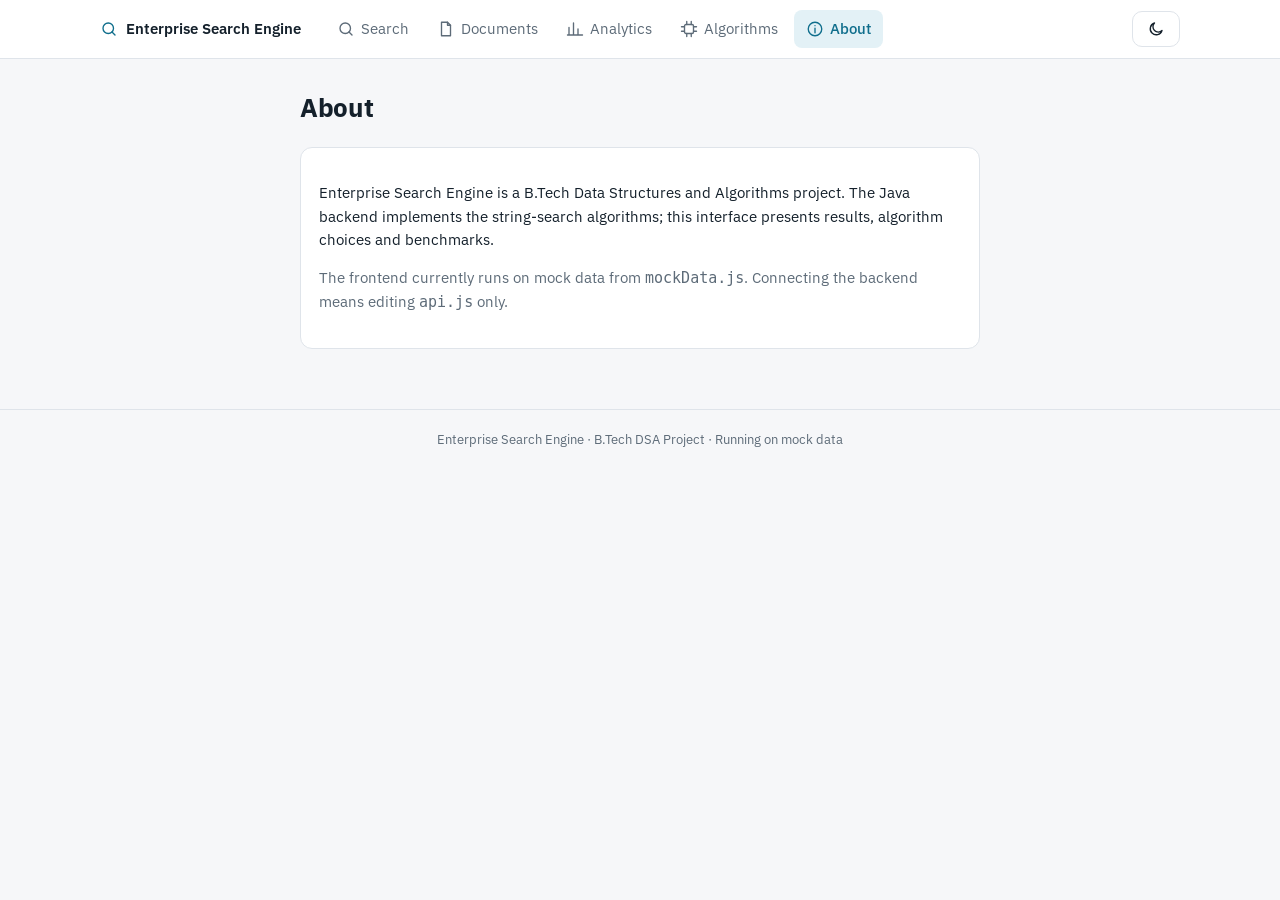
==== frontend/src/about.html @ 22863a98 "Initial commit: adpative enterprise search engine" ====
<!DOCTYPE html>
<html lang="en"><head><meta charset="UTF-8"><meta name="viewport" content="width=device-width,initial-scale=1">
    <title>About · Enterprise Search Engine</title>
    <link rel="preconnect" href="https://fonts.googleapis.com"><link href="https://fonts.googleapis.com/css2?family=IBM+Plex+Sans:wght@400;500;600&display=swap" rel="stylesheet">
    <link rel="stylesheet" href="css/style.css"></head>
<body data-page="about"><header class="nav" id="nav"></header>
<main id="app"></main>
<footer>Enterprise Search Engine · B.Tech DSA Project · Running on mock data</footer>
<script src="js/mockData.js"></script><script src="js/api.js"></script><script src="js/app.js"></script>
</body></html>
---- frontend/src/css/style.css ----
/* Enterprise Search Engine - theme tokens: light default, dark via [data-theme=dark] */
:root{--bg:#f6f7f9;--surface:#fff;--ink:#14202b;--muted:#5d6b78;--line:#dfe4ea;--accent:#0f6e8c;--accent-soft:#e3f1f6;--mark:#fff1b8;--ok:#1d8a5b;--r:12px}
[data-theme=dark]{--bg:#0e141b;--surface:#16202a;--ink:#e6edf3;--muted:#8b9aa8;--line:#25323f;--accent:#4fb3d0;--accent-soft:#12303b;--mark:#5a4a12;--ok:#4cc38a}
*{box-sizing:border-box}
body{margin:0;background:var(--bg);color:var(--ink);font:15px/1.55 "IBM Plex Sans",system-ui,sans-serif}
a{color:inherit;text-decoration:none}
svg.i{width:18px;height:18px;fill:none;stroke:currentColor;stroke-width:1.8;stroke-linecap:round;stroke-linejoin:round;flex:none}
:focus-visible{outline:2px solid var(--accent);outline-offset:2px}
.wrap{max-width:1120px;margin:0 auto;padding:0 20px}
header.nav{background:var(--surface);border-bottom:1px solid var(--line);position:sticky;top:0;z-index:5}
header .wrap{display:flex;align-items:center;gap:24px;height:58px}
.brand{font-weight:600;display:flex;gap:8px;align-items:center;color:var(--accent)}
.brand span{color:var(--ink)}
nav{display:flex;gap:4px;flex:1}
nav a{padding:7px 12px;border-radius:8px;color:var(--muted);display:flex;gap:6px;align-items:center;transition:background .15s}
nav a:hover{background:var(--accent-soft)}
nav a.on{color:var(--accent);background:var(--accent-soft);font-weight:500}
button,.btn{font:inherit;cursor:pointer;border:1px solid var(--line);background:var(--surface);color:var(--ink);border-radius:10px;padding:8px 14px;display:inline-flex;gap:6px;align-items:center}
.btn.p{background:var(--accent);border-color:var(--accent);color:#fff}
.btn:hover,button:hover{border-color:var(--accent)}
.hero{padding:88px 0 40px;text-align:center}
.hero h1{font-size:clamp(32px,6vw,52px);margin:0 0 8px;letter-spacing:-.02em}
.hero p{color:var(--muted);margin:0 0 30px;font-size:18px}
.sbox{position:relative;max-width:700px;margin:0 auto}
.sbar{display:flex;align-items:center;gap:10px;background:var(--surface);border:1px solid var(--line);border-radius:999px;padding:8px 8px 8px 18px;box-shadow:0 4px 18px rgba(0,0,0,.06)}
.sbar:focus-within{border-color:var(--accent)}
.sbar input{flex:1;border:0;background:none;font:inherit;font-size:17px;color:var(--ink);outline:0;min-width:0;padding:8px 0}
.sbar .btn{border-radius:999px}
.sugg{position:absolute;left:0;right:0;top:100%;margin-top:6px;background:var(--surface);border:1px solid var(--line);border-radius:var(--r);text-align:left;overflow:hidden;z-index:4}
.sugg div{padding:10px 18px;cursor:pointer;display:flex;gap:10px;align-items:center}
.sugg div:hover,.sugg .sel{background:var(--accent-soft)}
.grid2{display:grid;grid-template-columns:1fr 1fr;gap:20px;padding:20px 0 60px}
.card{background:var(--surface);border:1px solid var(--line);border-radius:var(--r);padding:18px}
.card h3{margin:0 0 10px;font-size:15px}
.chip{display:inline-flex;gap:6px;align-items:center;border:1px solid var(--line);border-radius:999px;padding:5px 12px;margin:0 6px 6px 0;color:var(--muted);cursor:pointer;font-size:14px;background:var(--surface)}
.chip:hover{border-color:var(--accent);color:var(--accent)}
.layout{display:grid;grid-template-columns:230px 1fr;gap:24px;padding:24px 0 60px;align-items:start}
.side label{display:flex;gap:8px;padding:5px 0;cursor:pointer}
.side h4{margin:14px 0 6px;font-size:13px;color:var(--muted);font-weight:500}
.side select{width:100%;padding:8px;border-radius:8px;border:1px solid var(--line);background:var(--surface);color:var(--ink);font:inherit}
.summary{display:flex;justify-content:space-between;flex-wrap:wrap;gap:8px;margin-bottom:14px}
.summary b{font-size:18px}.muted{color:var(--muted)}
details.algo{border-left:3px solid var(--accent);margin-bottom:16px}
details summary{cursor:pointer;font-weight:500}
.res{display:block;margin-bottom:12px;transition:border-color .15s,transform .15s}
.res:hover{border-color:var(--accent);transform:translateY(-1px)}
.res h3 a{color:var(--accent);font-size:17px}
.res p{margin:6px 0 10px}
mark{background:var(--mark);color:inherit;border-radius:3px;padding:0 2px}
.meta{display:flex;flex-wrap:wrap;gap:8px 16px;font-size:13px;color:var(--muted)}
.tag{background:var(--accent-soft);color:var(--accent);border-radius:6px;padding:1px 8px;font-size:12px;font-weight:500}
.rel{font-weight:600;color:var(--ok)}
.bar{height:6px;background:var(--line);border-radius:6px;overflow:hidden}.bar i{display:block;height:100%;background:var(--accent)}
.stats{display:grid;grid-template-columns:repeat(4,1fr);gap:14px;margin-bottom:20px}
.stat b{display:block;font-size:26px}
.cards{display:grid;grid-template-columns:repeat(auto-fill,minmax(310px,1fr));gap:16px;padding:24px 0 60px}
.cards dl{margin:10px 0 0;display:grid;grid-template-columns:auto 1fr;gap:4px 12px;font-size:14px}
.cards dt{color:var(--muted)}.cards dd{margin:0}
h2.pt{margin:28px 0 4px;font-size:26px;letter-spacing:-.01em}
table{width:100%;border-collapse:collapse;font-size:14px}
th,td{text-align:left;padding:9px 8px;border-bottom:1px solid var(--line)}th{color:var(--muted);font-weight:500}
.fulltext{white-space:pre-wrap;line-height:1.8;font-size:16px}
.chart{width:100%;height:auto;display:block}.chart text{fill:var(--muted);font-size:12px}
footer{border-top:1px solid var(--line);padding:20px;text-align:center;color:var(--muted);font-size:13px}
@media(max-width:820px){.layout,.grid2{grid-template-columns:1fr}.stats{grid-template-columns:1fr 1fr}nav a span{display:none}header .wrap{gap:10px}.hero{padding-top:50px}}
@media(prefers-reduced-motion:reduce){*{transition:none!important}}
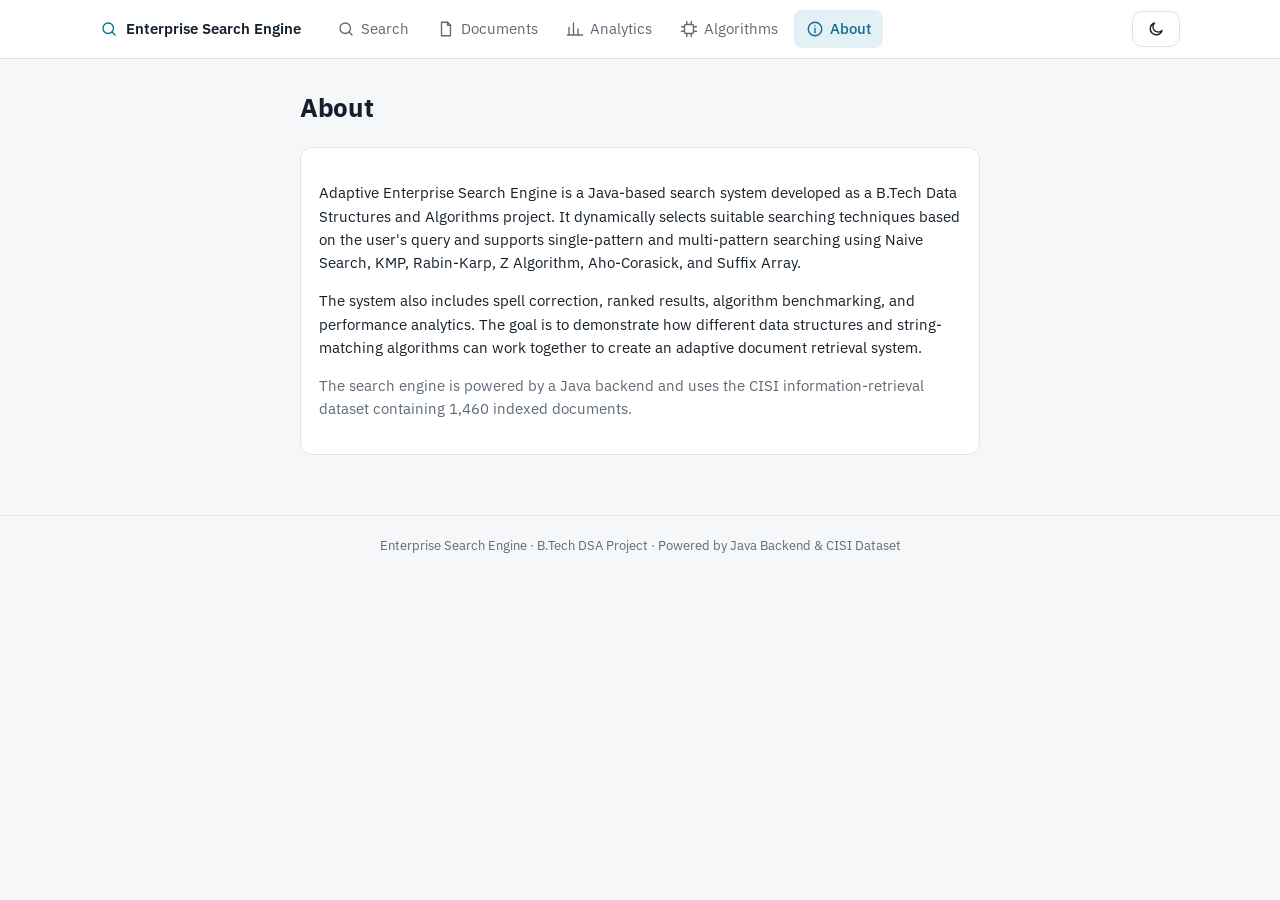
==== commit b185b0fb: "Implement adaptive search and CISI dataset integration" ====
--- a/frontend/src/about.html
+++ b/frontend/src/about.html
@@ -5,6 +5,6 @@
     <link rel="stylesheet" href="css/style.css"></head>
 <body data-page="about"><header class="nav" id="nav"></header>
 <main id="app"></main>
-<footer>Enterprise Search Engine · B.Tech DSA Project · Running on mock data</footer>
+<footer>Enterprise Search Engine · B.Tech DSA Project · Powered by Java Backend & CISI Dataset</footer>
 <script src="js/mockData.js"></script><script src="js/api.js"></script><script src="js/app.js"></script>
 </body></html>
